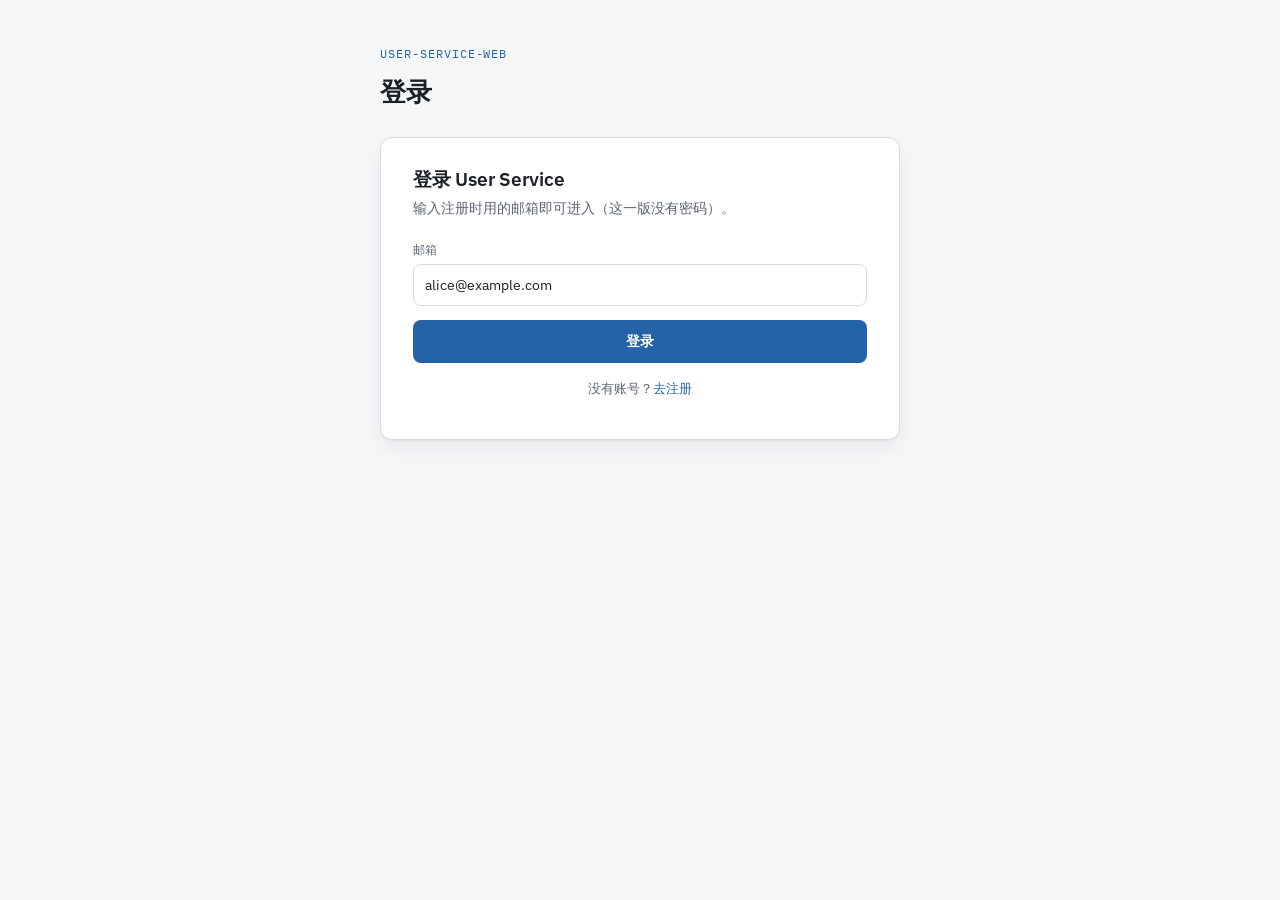
==== user-service-web/login.html @ 9004121e "feat(web): static frontend pages for user-service-web (PR-12) New independent client folder user-ser" ====
<!doctype html>
<html lang="zh-CN">
<head>
  <meta charset="utf-8">
  <meta name="viewport" content="width=device-width, initial-scale=1">
  <title>登录 · User Service</title>

  <!-- Google Fonts：浏览器会自己去下载，本地双击打开也能用 -->
  <link rel="preconnect" href="https://fonts.googleapis.com">
  <link rel="preconnect" href="https://fonts.gstatic.com" crossorigin>
  <link rel="stylesheet" href="https://fonts.googleapis.com/css2?family=IBM+Plex+Mono:wght@400;500&family=IBM+Plex+Sans:wght@400;500;600;700&display=swap">

  <!-- 三个页面共用的样式 -->
  <link rel="stylesheet" href="style.css">
</head>
<body>
  <main class="wrap">
    <header class="page-head">
      <p class="kicker">user-service-web</p>
      <h1>登录</h1>
    </header>

    <div class="card">
      <h2>登录 User Service</h2>
      <p class="sub">输入注册时用的邮箱即可进入（这一版没有密码）。</p>

      <!-- PR-13 会加 JS：登录返回 401 时，去掉这个 hidden 让它显示出来 -->
      <div class="alert" hidden>
        <span>&#9888;</span>
        <div><b>邮箱未注册。</b>请检查拼写，或先去注册一个账号。</div>
      </div>

      <div class="field">
        <label for="email">邮箱</label>
        <!-- PR-12 先写死一个默认值，方便看样子 -->
        <input id="email" type="email" value="alice@example.com" autocomplete="email">
      </div>

      <!-- PR-12：先用 <a> 让"登录"能跳到主页，把页面串起来
           PR-13：换成真正的 <button>，点击时 fetch POST /auth/login -->
      <a class="btn block" href="index.html">登录</a>

      <p class="switch">没有账号？<a href="register.html">去注册</a></p>
    </div>
  </main>
</body>
</html>
---- user-service-web/style.css ----
/* ================================================================
   user-service-web 三个页面共用的样式
   PR-12 阶段：只管"长什么样"，没有任何 JS 逻辑
   ================================================================ */

/* ---- 颜色变量：先定义完整的浅色一套 ---- */
:root {
  --ground: #f6f7f9;      /* 页面底色 */
  --surface: #ffffff;     /* 卡片底色 */
  --surface-2: #eef1f4;   /* 次级底色（卡片标题栏、输入框只读态） */
  --ink: #1c2128;         /* 主文字 */
  --muted: #5b6472;       /* 次要文字 */
  --border: #d7dce2;      /* 描边 */
  --accent: #2563a8;      /* 主色（按钮、链接） */
  --accent-ink: #ffffff;  /* 主色上的文字 */
  --accent-soft: #e7eef7; /* 主色的淡背景 */
  --success: #1a7f5a;
  --danger: #b3391f;
  --danger-soft: #f7e8e3;
  --shadow: 0 1px 2px rgba(20, 30, 45, .06), 0 8px 24px rgba(20, 30, 45, .06);
}

/* ---- 深色：只覆盖变量的值，组件样式不用重写 ---- */
/* 系统深色（用户没手动选主题时） */
@media (prefers-color-scheme: dark) {
  :root:not([data-theme="light"]) {
    --ground: #13161b;
    --surface: #1b2027;
    --surface-2: #232a33;
    --ink: #e6e9ee;
    --muted: #9aa4b2;
    --border: #313945;
    --accent: #5b9bd8;
    --accent-ink: #0f1319;
    --accent-soft: #1f2a37;
    --success: #4cc79a;
    --danger: #e08d78;
    --danger-soft: #2e2521;
    --shadow: 0 1px 2px rgba(0, 0, 0, .3), 0 10px 28px rgba(0, 0, 0, .35);
  }
}
/* 用户手动选了深色 */
:root[data-theme="dark"] {
  --ground: #13161b;
  --surface: #1b2027;
  --surface-2: #232a33;
  --ink: #e6e9ee;
  --muted: #9aa4b2;
  --border: #313945;
  --accent: #5b9bd8;
  --accent-ink: #0f1319;
  --accent-soft: #1f2a37;
  --success: #4cc79a;
  --danger: #e08d78;
  --danger-soft: #2e2521;
  --shadow: 0 1px 2px rgba(0, 0, 0, .3), 0 10px 28px rgba(0, 0, 0, .35);
}

/* ---- 通用重置 ---- */
* { box-sizing: border-box; }

/* 带 hidden 属性的元素一律隐藏。
   浏览器自带 [hidden]{display:none}，但下面像 .alert{display:flex} 这种
   规则优先级更高会盖掉它，所以这里显式加一条更强的。
   PR-13/14 的 JS 靠加 / 去 hidden 属性来控制显隐。 */
[hidden] { display: none !important; }

body {
  margin: 0;
  background: var(--ground);
  color: var(--ink);
  font-family: "IBM Plex Sans", system-ui, -apple-system, "PingFang SC", "Microsoft YaHei", sans-serif;
  line-height: 1.6;
  -webkit-font-smoothing: antialiased;
}

/* 页面主体：居中一列 */
.wrap {
  max-width: 560px;
  margin: 0 auto;
  padding: 44px 20px 64px;
}

/* ---- 标题区 ---- */
.page-head { margin-bottom: 24px; }

.kicker {
  font-family: "IBM Plex Mono", ui-monospace, Menlo, monospace;
  font-size: 12px;
  letter-spacing: .08em;
  text-transform: uppercase;
  color: var(--accent);
  margin: 0 0 8px;
}

h1 {
  font-size: 26px;
  font-weight: 700;
  letter-spacing: -.01em;
  margin: 0;
}

h2 {
  font-size: 19px;
  font-weight: 600;
  margin: 0 0 4px;
}

.sub {
  color: var(--muted);
  font-size: 13.5px;
  margin: 0 0 20px;
}

/* ---- 卡片（登录 / 注册表单的外框）---- */
.card {
  background: var(--surface);
  border: 1px solid var(--border);
  border-radius: 12px;
  box-shadow: var(--shadow);
  padding: 26px clamp(20px, 6vw, 32px);
}

/* ---- 表单字段 ---- */
.field { margin-bottom: 14px; }

.field label {
  display: block;
  font-size: 12px;
  font-weight: 500;
  letter-spacing: .04em;
  text-transform: uppercase;
  color: var(--muted);
  margin-bottom: 5px;
}

.field input {
  width: 100%;
  padding: 9px 11px;
  font: inherit;
  font-size: 14px;
  color: var(--ink);
  background: var(--surface);
  border: 1px solid var(--border);
  border-radius: 8px;
}

.field input:focus-visible {
  outline: 2px solid var(--accent);
  outline-offset: 1px;
  border-color: var(--accent);
}

.field input[readonly] {
  background: var(--surface-2);
  color: var(--muted);
}

/* ---- 按钮（<button> 和被当按钮用的 <a> 共用）---- */
.btn {
  appearance: none;
  display: inline-flex;
  align-items: center;
  justify-content: center;
  gap: 6px;
  padding: 9px 16px;
  font: inherit;
  font-size: 14px;
  font-weight: 600;
  border: 1px solid transparent;
  border-radius: 8px;
  background: var(--accent);
  color: var(--accent-ink);
  cursor: pointer;
  text-decoration: none;
}

.btn.block { width: 100%; }

.btn.ghost {
  background: transparent;
  color: var(--ink);
  border-color: var(--border);
}

.btn.danger {
  background: transparent;
  color: var(--danger);
  border-color: var(--border);
}

.btn:disabled,
.btn.is-disabled {
  opacity: .42;
  cursor: not-allowed;
}

.btn:focus-visible {
  outline: 2px solid var(--accent);
  outline-offset: 2px;
}

/* ---- 页面之间跳转的小链接 ---- */
.switch {
  margin-top: 16px;
  text-align: center;
  font-size: 13px;
  color: var(--muted);
}

.switch a {
  color: var(--accent);
  font-weight: 500;
  text-decoration: none;
}

.switch a:hover { text-decoration: underline; }

/* ---- 提示条（登录失败等）---- */
.alert {
  display: flex;
  gap: 8px;
  align-items: flex-start;
  padding: 10px 12px;
  border-radius: 8px;
  font-size: 13px;
  background: var(--danger-soft);
  color: var(--danger);
  border: 1px solid var(--danger);
  margin-bottom: 16px;
}

.alert b { font-weight: 600; }

/* ================================================================
   主页 index.html 专用
   ================================================================ */

/* 顶部问候行 */
.greet {
  display: flex;
  align-items: center;
  flex-wrap: wrap;
  gap: 10px;
  margin-bottom: 20px;
}

.greet h2 { margin: 0; }
.greet .who { color: var(--accent); }
.greet .logout { margin-left: auto; }

.tag {
  font-family: "IBM Plex Mono", ui-monospace, Menlo, monospace;
  font-size: 11px;
  color: var(--success);
  border: 1px solid var(--success);
  padding: 2px 8px;
  border-radius: 999px;
}

/* 卡片式面板（我的资料 / 所有用户 / 用户详情）*/
.panel {
  background: var(--surface);
  border: 1px solid var(--border);
  border-radius: 11px;
  box-shadow: var(--shadow);
  overflow: hidden;
  margin-bottom: 18px;
}

.panel > h3 {
  margin: 0;
  padding: 11px 15px;
  font-size: 12px;
  font-weight: 600;
  letter-spacing: .05em;
  text-transform: uppercase;
  color: var(--muted);
  background: var(--surface-2);
  border-bottom: 1px solid var(--border);
}

.panel-body { padding: 6px 15px; }

/* 一行"键 - 值" */
.row {
  display: flex;
  justify-content: space-between;
  gap: 16px;
  padding: 9px 0;
  font-size: 14px;
  border-bottom: 1px solid var(--border);
}

.row:last-child { border-bottom: 0; }
.row .k { color: var(--muted); }
.row .v {
  font-family: "IBM Plex Mono", ui-monospace, Menlo, monospace;
  font-size: 13px;
}

/* 所有用户列表 */
ul.users {
  list-style: none;
  margin: 0;
  padding: 0;
}

ul.users li {
  display: flex;
  justify-content: space-between;
  gap: 12px;
  padding: 10px 0;
  font-size: 14px;
  border-bottom: 1px solid var(--border);
}

ul.users li:last-child { border-bottom: 0; }

ul.users li .pick-wrap {
  display: flex;
  align-items: center;
  gap: 9px;
  cursor: pointer;
  min-width: 0;
}

ul.users li .pick-wrap input {
  accent-color: var(--accent);
  width: 15px;
  height: 15px;
  flex: none;
}

ul.users li .name {
  overflow: hidden;
  text-overflow: ellipsis;
  white-space: nowrap;
}

ul.users li .mine {
  font-family: "IBM Plex Mono", ui-monospace, Menlo, monospace;
  font-size: 10.5px;
  color: var(--muted);
  border: 1px solid var(--border);
  border-radius: 999px;
  padding: 0 6px;
  flex: none;
}

ul.users li .email {
  color: var(--muted);
  font-family: "IBM Plex Mono", ui-monospace, Menlo, monospace;
  font-size: 12.5px;
}

/* 选中后出现的操作条 */
.selbar {
  display: flex;
  align-items: center;
  justify-content: space-between;
  gap: 12px;
  flex-wrap: wrap;
  padding: 11px 14px;
  border: 1px solid var(--accent);
  background: var(--accent-soft);
  border-radius: 11px;
  margin-bottom: 18px;
}

.selbar .selcount { font-size: 13px; font-weight: 600; }
.selbar-actions { display: flex; gap: 8px; }

/* 编辑表单 */
.edit-form {
  border: 1px solid var(--accent);
  border-radius: 11px;
  padding: 16px 15px 18px;
  margin-bottom: 18px;
  background: var(--accent-soft);
}

.edit-form .ef-title {
  font-size: 13px;
  color: var(--muted);
  margin: 0 0 12px;
}

.edit-form .ef-title b { color: var(--ink); font-weight: 600; }
.edit-form .field:last-of-type { margin-bottom: 16px; }
.edit-actions { display: flex; gap: 8px; }

/* 删除确认条 */
.confirm {
  border: 1px solid var(--danger);
  background: var(--danger-soft);
  border-radius: 11px;
  padding: 14px 15px;
  margin-bottom: 18px;
  font-size: 13.5px;
  color: var(--danger);
}

.confirm span { display: block; margin-bottom: 10px; }
.confirm-actions { display: flex; gap: 8px; }

/* 页面底部：这一屏对应哪些后端接口（写给学习用，正式产品可去掉）*/
.note {
  margin-top: 18px;
  padding: 13px 15px;
  border: 1px dashed var(--border);
  border-radius: 10px;
  background: var(--surface-2);
  font-size: 12.5px;
  color: var(--muted);
}

.note p { margin: 0 0 5px; }
.note p:last-child { margin-bottom: 0; }

.note code {
  font-family: "IBM Plex Mono", ui-monospace, Menlo, monospace;
  font-size: 12px;
  color: var(--ink);
  background: var(--surface);
  border: 1px solid var(--border);
  border-radius: 5px;
  padding: 1px 5px;
}
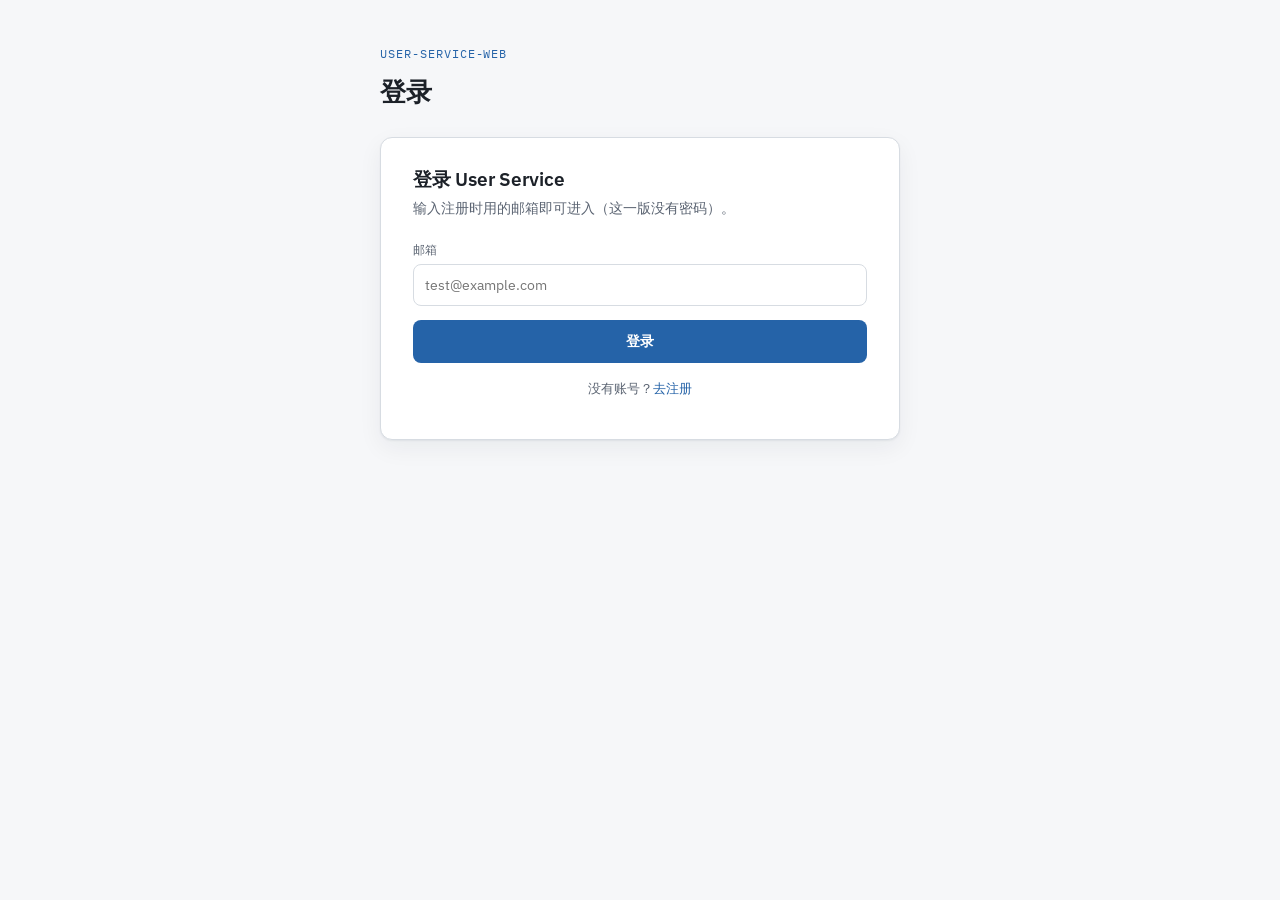
==== commit 5522d228: "chore(web): neutral placeholders, prefill email after register, hide endpoint notes - register.html:" ====
--- a/user-service-web/login.html
+++ b/user-service-web/login.html
@@ -5,12 +5,10 @@
   <meta name="viewport" content="width=device-width, initial-scale=1">
   <title>登录 · User Service</title>
 
-  <!-- Google Fonts：浏览器会自己去下载，本地双击打开也能用 -->
   <link rel="preconnect" href="https://fonts.googleapis.com">
   <link rel="preconnect" href="https://fonts.gstatic.com" crossorigin>
   <link rel="stylesheet" href="https://fonts.googleapis.com/css2?family=IBM+Plex+Mono:wght@400;500&family=IBM+Plex+Sans:wght@400;500;600;700&display=swap">
 
-  <!-- 三个页面共用的样式 -->
   <link rel="stylesheet" href="style.css">
 </head>
 <body>
@@ -24,24 +22,88 @@
       <h2>登录 User Service</h2>
       <p class="sub">输入注册时用的邮箱即可进入（这一版没有密码）。</p>
 
-      <!-- PR-13 会加 JS：登录返回 401 时，去掉这个 hidden 让它显示出来 -->
+      <!-- 登录失败时，JS 会去掉 hidden 让它显示，并改写 .alert-msg 的内容 -->
       <div class="alert" hidden>
         <span>&#9888;</span>
-        <div><b>邮箱未注册。</b>请检查拼写，或先去注册一个账号。</div>
+        <div class="alert-msg"><b>邮箱未注册。</b>请检查拼写，或先去注册一个账号。</div>
       </div>
 
       <div class="field">
         <label for="email">邮箱</label>
-        <!-- PR-12 先写死一个默认值，方便看样子 -->
-        <input id="email" type="email" value="alice@example.com" autocomplete="email">
+        <input id="email" type="email" placeholder="test@example.com" autocomplete="email">
       </div>
 
-      <!-- PR-12：先用 <a> 让"登录"能跳到主页，把页面串起来
-           PR-13：换成真正的 <button>，点击时 fetch POST /auth/login -->
-      <a class="btn block" href="index.html">登录</a>
+      <button class="btn block" type="button" id="login-btn">登录</button>
 
       <p class="switch">没有账号？<a href="register.html">去注册</a></p>
     </div>
   </main>
+
+  <script src="api.js"></script>
+  <script>
+    const btn = document.getElementById("login-btn");
+    const emailInput = document.getElementById("email");
+    const alertBox = document.querySelector(".alert");
+    const alertMsg = document.querySelector(".alert-msg");
+
+    // 如果本地已经有登录状态，直接进主页，跳过登录页
+    if (getCurrentUser()) {
+      location.href = "index.html";
+    }
+
+    // 从注册页跳过来的（?registered=1&email=...）→ 预填刚注册的邮箱 + 绿色成功提示
+    const params = new URLSearchParams(location.search);
+    if (params.get("registered") === "1") {
+      const justRegistered = params.get("email");
+      if (justRegistered) emailInput.value = justRegistered;
+      alertMsg.textContent = "注册成功，请用这个邮箱登录。";
+      alertBox.classList.add("ok");
+      alertBox.hidden = false;
+    }
+
+    btn.addEventListener("click", async () => {
+      const email = emailInput.value.trim();
+      alertBox.hidden = true;
+      alertBox.classList.remove("ok"); // 上一条可能是绿色的"注册成功"，失败提示要用红色
+
+      try {
+        // fetch 向后端发一个 POST 请求，body 是 JSON
+        const res = await fetch(`${API_BASE}/auth/login`, {
+          method: "POST",
+          headers: { "Content-Type": "application/json" },
+          body: JSON.stringify({ email }),
+        });
+
+        if (res.status === 200) {
+          // 登录成功：把后端返回的整个用户对象存进 localStorage，然后跳主页
+          const user = await res.json();
+          localStorage.setItem("currentUser", JSON.stringify(user));
+          location.href = "index.html";
+          return;
+        }
+
+        // 失败：按状态码给不同提示
+        if (res.status === 401) {
+          alertMsg.innerHTML = "<b>邮箱未注册。</b>请检查拼写，或先去注册一个账号。";
+        } else if (res.status === 422) {
+          alertMsg.innerHTML = "<b>邮箱格式不对。</b>请输入一个有效的邮箱地址。";
+        } else {
+          alertMsg.innerHTML = "<b>登录失败。</b>服务器返回状态码 " + res.status + "。";
+        }
+        alertBox.hidden = false;
+      } catch (err) {
+        // fetch 直接抛错：多半是后端没启动，或 CORS 没放行这个页面
+        alertMsg.innerHTML =
+          "<b>连不上服务器。</b>确认后端已启动（<code>uvicorn app.main:app</code>），且 CORS 已放行本页面。";
+        alertBox.hidden = false;
+        console.error(err);
+      }
+    });
+
+    // 输入框里按回车 = 点登录
+    emailInput.addEventListener("keydown", (e) => {
+      if (e.key === "Enter") btn.click();
+    });
+  </script>
 </body>
 </html>
--- a/user-service-web/style.css
+++ b/user-service-web/style.css
@@ -232,6 +232,20 @@
 
 .alert b { font-weight: 600; }
 
+/* 成功版提示（比如"注册成功，请登录"）——绿色 */
+.alert.ok {
+  background: color-mix(in srgb, var(--success) 14%, var(--surface));
+  color: var(--success);
+  border-color: var(--success);
+}
+
+/* 编辑 / 删除操作出错时的一行提示 */
+.op-msg {
+  margin: -4px 0 18px;
+  font-size: 13px;
+  color: var(--danger);
+}
+
 /* ================================================================
    主页 index.html 专用
    ================================================================ */
